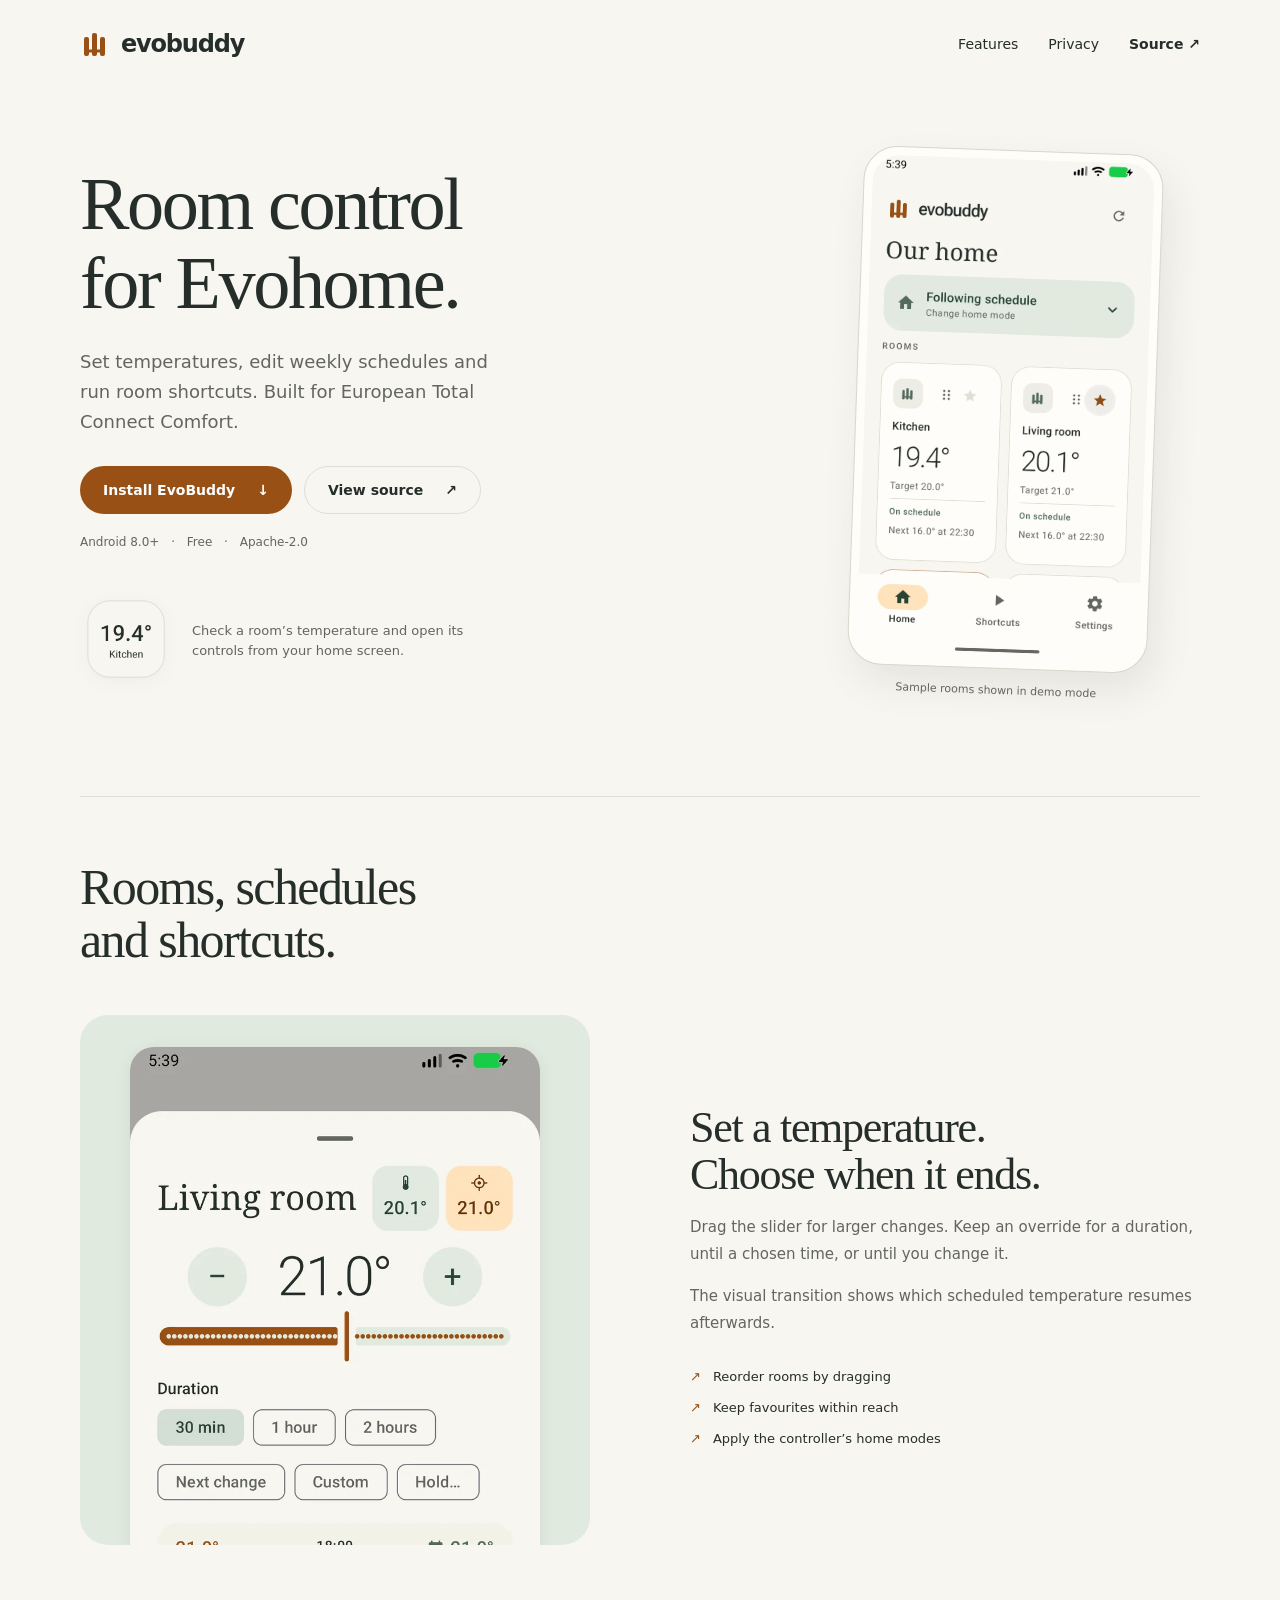
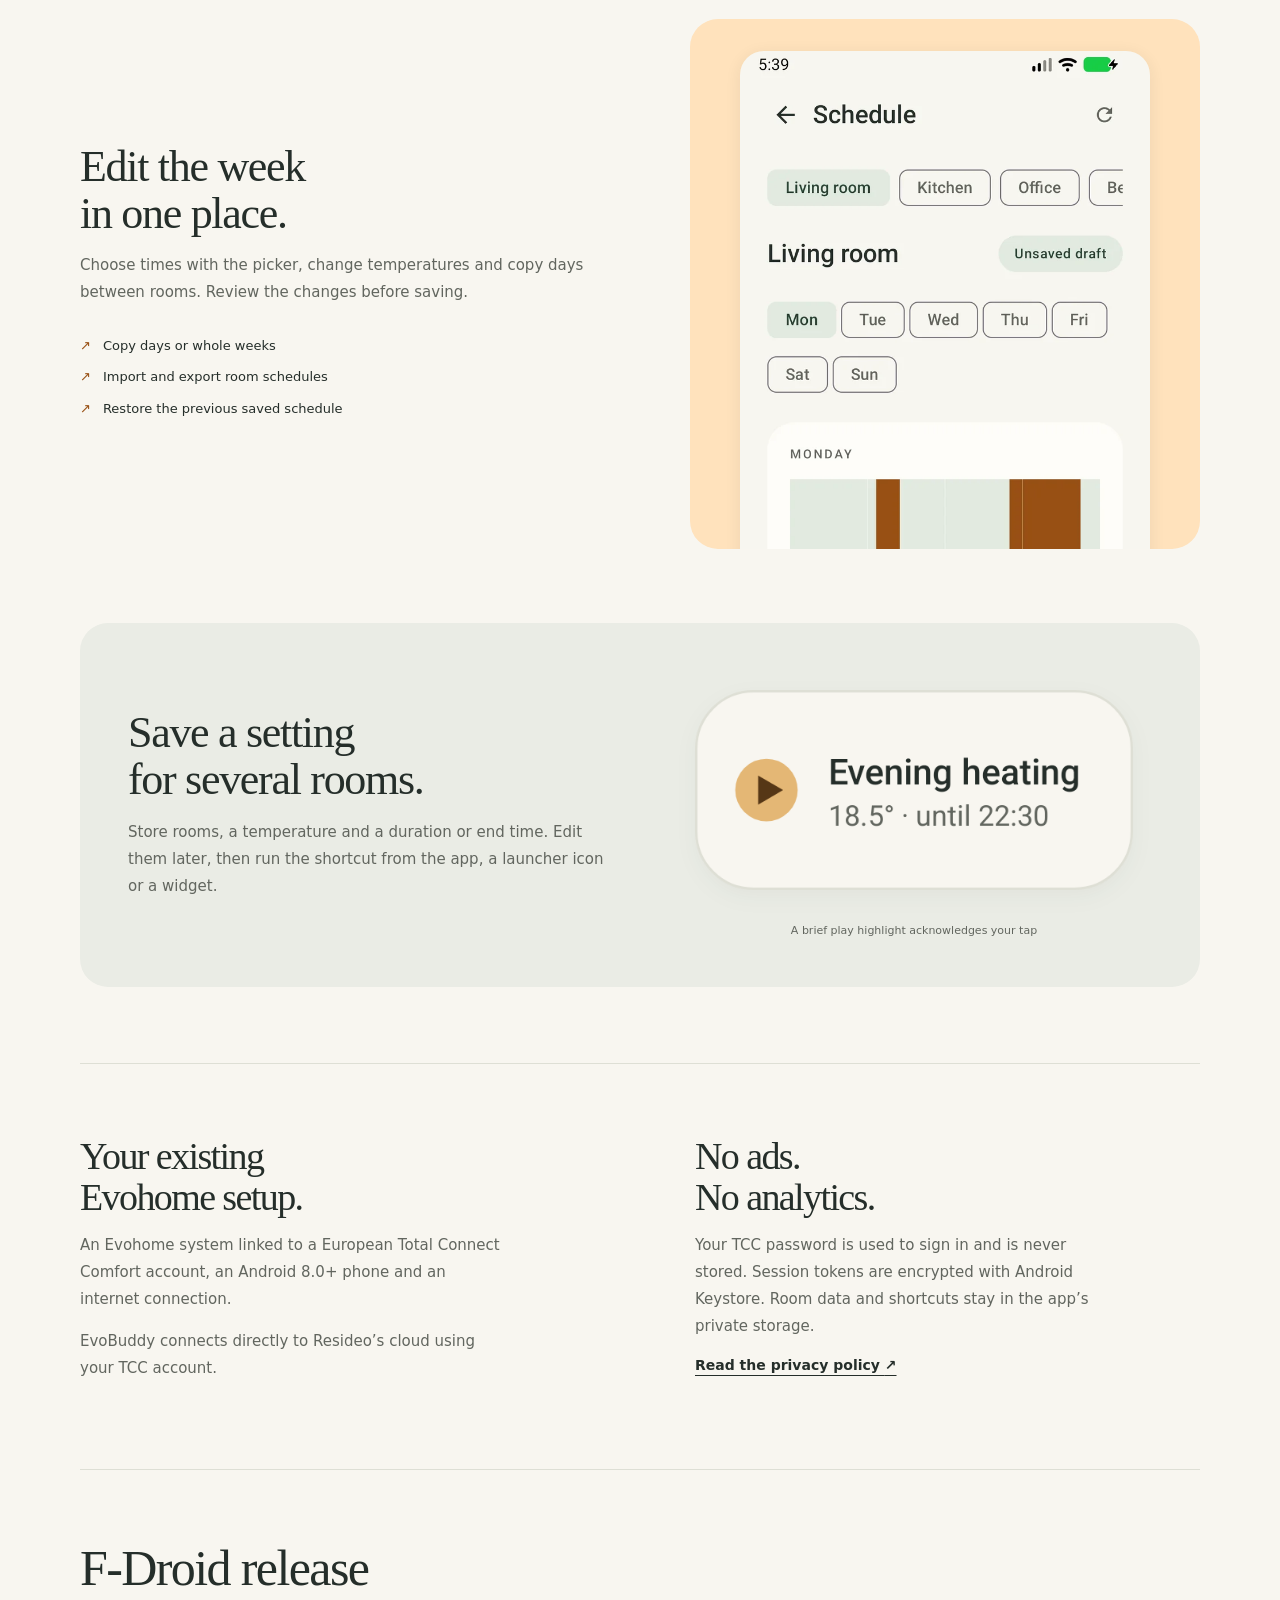
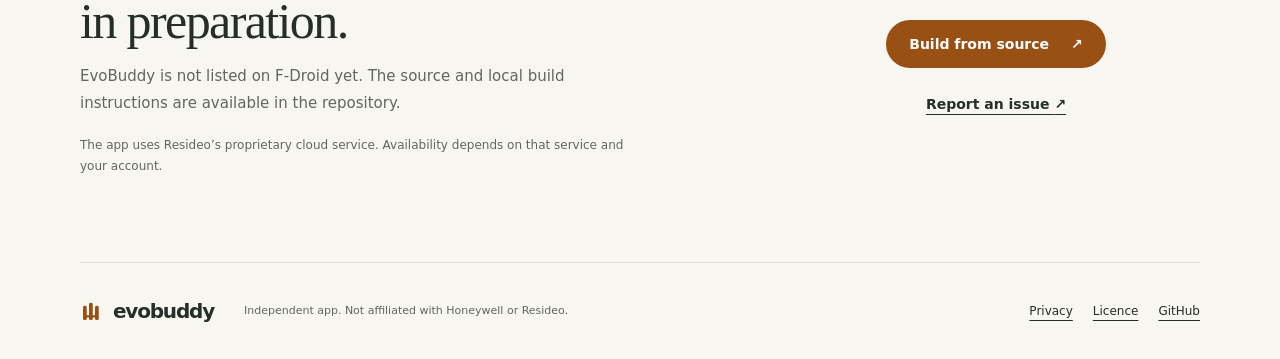
==== site/index.html @ 9c430cf2 "Add app minisite and privacy policy" ====
<!doctype html>
<html lang="en">
<head>
  <meta charset="utf-8">
  <meta name="viewport" content="width=device-width, initial-scale=1">
  <meta name="theme-color" content="#f8f6f0">
  <meta name="description" content="A lightweight Android app for European Evohome. Set room temperatures, edit schedules and run shortcuts from your home screen.">
  <meta property="og:title" content="EvoBuddy — room control for Evohome">
  <meta property="og:description" content="Temperatures, schedules and home-screen shortcuts. Free and open source for Android.">
  <meta property="og:type" content="website">
  <meta property="og:url" content="https://evobuddy.datatra.sh/">
  <meta property="og:image" content="https://evobuddy.datatra.sh/assets/social.png">
  <link rel="canonical" href="https://evobuddy.datatra.sh/">
  <link rel="icon" href="assets/mark.svg" type="image/svg+xml">
  <link rel="stylesheet" href="style.css">
  <title>EvoBuddy — room control for Evohome</title>
</head>
<body>
  <a class="skip" href="#main">Skip to content</a>
  <header class="topbar wrap">
    <a class="brand" href="./" aria-label="EvoBuddy home"><img src="assets/mark.svg" width="32" height="32" alt="">evobuddy</a>
    <nav aria-label="Main navigation"><a href="#features">Features</a><a href="privacy.html">Privacy</a><a href="https://github.com/datatrash/evobuddy" class="source-link">Source <span aria-hidden="true">↗</span></a></nav>
  </header>
  <main id="main">
    <section class="hero wrap" aria-labelledby="hero-title">
      <div class="hero-copy">
        
        <h1 id="hero-title">Room control<br>for Evohome.</h1>
        <p class="intro">Set temperatures, edit weekly schedules and run room shortcuts. Built for European Total Connect Comfort.</p>
        <div class="actions"><a class="button primary" href="#install">Install EvoBuddy <span aria-hidden="true">↓</span></a><a class="button secondary" href="https://github.com/datatrash/evobuddy">View source <span aria-hidden="true">↗</span></a></div>
        <p class="smallprint">Android 8.0+ <span>·</span> Free <span>·</span> Apache-2.0</p>
        <div class="widget-preview"><img src="assets/room-widget.png" width="300" height="300" alt="A compact widget showing 19.4 degrees in Kitchen"><div><p>Check a room’s temperature and open its controls from your home screen.</p></div></div>
      </div>
      <figure class="hero-device"><div class="phone"><img src="assets/home.webp" width="1080" height="1920" fetchpriority="high" alt="EvoBuddy home screen with room temperatures and targets"></div><figcaption>Sample rooms shown in demo mode</figcaption></figure>
    </section>
    <section id="features" class="features wrap" aria-labelledby="features-title">
      <div class="section-heading"><h2 id="features-title">Rooms, schedules<br>and shortcuts.</h2></div>
      <div class="feature-row">
        <figure class="screen-panel sage"><img src="assets/room.webp" width="1080" height="1920" loading="lazy" alt="Room controls with current and target badges, a temperature slider and a transition back to the schedule"></figure>
        <div class="feature-copy"><h3>Set a temperature.<br>Choose when it ends.</h3><p>Drag the slider for larger changes. Keep an override for a duration, until a chosen time, or until you change it.</p><p>The visual transition shows which scheduled temperature resumes afterwards.</p><ul class="plain-list"><li>Reorder rooms by dragging</li><li>Keep favourites within reach</li><li>Apply the controller’s home modes</li></ul></div>
      </div>
      <div class="feature-row reverse">
        <figure class="screen-panel peach"><img src="assets/schedule.webp" width="1080" height="1920" loading="lazy" alt="A weekly room schedule with temperature changes and a day timeline"></figure>
        <div class="feature-copy"><h3>Edit the week<br>in one place.</h3><p>Choose times with the picker, change temperatures and copy days between rooms. Review the changes before saving.</p><ul class="plain-list"><li>Copy days or whole weeks</li><li>Import and export room schedules</li><li>Restore the previous saved schedule</li></ul></div>
      </div>
      <div class="shortcuts-panel"><div><h3>Save a setting<br>for several rooms.</h3><p>Store rooms, a temperature and a duration or end time. Edit them later, then run the shortcut from the app, a launcher icon or a widget.</p></div><figure><img src="assets/shortcut-widget.png" width="600" height="300" loading="lazy" alt="A shortcut widget named Evening heating, set to 18.5 degrees until 22:30"><figcaption>A brief play highlight acknowledges your tap</figcaption></figure></div>
    </section>
    <section class="details wrap" aria-label="Compatibility and privacy">
      <div><h2>Your existing<br>Evohome setup.</h2><p>An Evohome system linked to a European Total Connect Comfort account, an Android 8.0+ phone and an internet connection.</p><p>EvoBuddy connects directly to Resideo’s cloud using your TCC account.</p></div>
      <div><h2>No ads.<br>No analytics.</h2><p>Your TCC password is used to sign in and is never stored. Session tokens are encrypted with Android Keystore. Room data and shortcuts stay in the app’s private storage.</p><a class="text-link" href="privacy.html">Read the privacy policy <span aria-hidden="true">↗</span></a></div>
    </section>
    <section id="install" class="install wrap" aria-labelledby="install-title"><div><h2 id="install-title">F-Droid release<br>in preparation.</h2><p>EvoBuddy is not listed on F-Droid yet. The source and local build instructions are available in the repository.</p><p class="smallprint">The app uses Resideo’s proprietary cloud service. Availability depends on that service and your account.</p></div><div class="install-actions"><a class="button primary" href="https://github.com/datatrash/evobuddy#build-locally">Build from source <span aria-hidden="true">↗</span></a><a class="text-link" href="https://github.com/datatrash/evobuddy/issues">Report an issue <span aria-hidden="true">↗</span></a></div></section>
  </main>
  <footer class="wrap footer"><a class="brand" href="./"><img src="assets/mark.svg" width="24" height="24" alt="">evobuddy</a><p>Independent app. Not affiliated with Honeywell or Resideo.</p><div><a href="privacy.html">Privacy</a><a href="license.txt">Licence</a><a href="https://github.com/datatrash/evobuddy">GitHub</a></div></footer>
</body>
</html>
---- site/style.css ----
:root{--paper:#f8f6f0;--ink:#252e2a;--muted:#62665f;--orange:#985014;--sage:#e1eadf;--peach:#ffe2bc;--line:#dedfd5;font-family:system-ui,-apple-system,BlinkMacSystemFont,"Segoe UI",sans-serif;color:var(--ink);background:var(--paper);font-synthesis:none;scroll-behavior:smooth}
*{box-sizing:border-box}body{margin:0}a{color:inherit;text-underline-offset:5px}img{display:block;max-width:100%;height:auto}figure{margin:0}button,a{-webkit-tap-highlight-color:#e4b77566}a:focus-visible,summary:focus-visible{outline:3px solid var(--orange);outline-offset:5px}::selection{background:var(--peach)}.wrap{width:min(1120px,calc(100% - 64px));margin-inline:auto}.skip{position:absolute;left:24px;top:-100px;padding:12px;background:white;z-index:10}.skip:focus{top:10px}.topbar{display:flex;align-items:center;justify-content:space-between;padding-block:28px}.brand{display:inline-flex;align-items:center;gap:9px;text-decoration:none;font-size:24px;font-weight:650;letter-spacing:-1.2px}.topbar nav{display:flex;gap:30px;font-size:14px}.topbar nav a{text-decoration:none}.topbar nav a:hover,.text-link:hover{color:var(--orange)}.source-link{font-weight:600}.hero{display:grid;grid-template-columns:1.25fr .75fr;gap:80px;align-items:center;padding-block:62px 96px}h1,h2,h3{font-family:Georgia,"Times New Roman",serif;font-weight:400;letter-spacing:-2.4px;margin:0;line-height:1.06}h1{font-size:clamp(48px,5.8vw,76px)}.intro{font-size:18px;line-height:1.65;max-width:440px;color:var(--muted);margin:25px 0 30px}.actions{display:flex;gap:12px;flex-wrap:wrap}.button{display:inline-flex;align-items:center;justify-content:center;gap:22px;border-radius:100px;padding:15px 23px;text-decoration:none;font-size:14px;font-weight:650;min-height:48px}.button.primary{background:var(--orange);color:white}.button.primary:hover{background:#7f400d}.button.secondary{border:1px solid var(--line)}.button.secondary:hover{border-color:var(--orange)}.smallprint{font-size:12px;line-height:1.7;color:var(--muted);margin-top:18px}.smallprint span{margin-inline:8px}.hero-device{justify-self:center;width:min(100%,300px);transform:rotate(2deg)}.phone{padding:8px;border:1px solid #d6d7ce;border-radius:34px;background:#fffdf8;box-shadow:8px 18px 38px #252e2a16;overflow:hidden}.phone img{border-radius:27px}figcaption{font-size:11px;line-height:1.5;color:var(--muted);text-align:center;margin-top:14px}.widget-preview{display:flex;align-items:center;gap:20px;margin-top:40px;max-width:400px}.widget-preview img{width:92px;flex-shrink:0;filter:drop-shadow(0 4px 8px #252e2a0a)}.widget-preview p{font-size:13px;color:var(--muted);line-height:1.6;margin:5px 0 0}.features{border-top:1px solid var(--line);padding-block:64px 76px}.section-heading{margin-bottom:48px}h2{font-size:clamp(36px,4vw,50px);letter-spacing:-1.6px}.feature-row{display:grid;grid-template-columns:1fr 1fr;gap:100px;align-items:center;margin-block:38px 74px}.screen-panel{border-radius:28px;overflow:hidden;padding:32px 50px 0;max-height:530px}.screen-panel img{border-radius:24px 24px 0 0;box-shadow:0 3px 16px #252e2a14;width:100%}.sage{background:var(--sage)}.peach{background:var(--peach)}h3{font-size:clamp(32px,3.6vw,44px);letter-spacing:-1.3px}.feature-copy p,.details p,.shortcuts-panel p,.install p{font-size:15px;line-height:1.8;color:var(--muted)}.plain-list{padding:0;list-style:none;margin:24px 0 0;font-size:13px;line-height:2.4}.plain-list li:before{content:"↗";color:var(--orange);margin-right:12px}.reverse .screen-panel{grid-column:2;grid-row:1}.reverse .feature-copy{grid-column:1;grid-row:1}.shortcuts-panel{background:#eaece5;display:grid;grid-template-columns:1fr 1fr;align-items:center;gap:72px;padding:48px;border-radius:28px}.shortcuts-panel p{margin-bottom:0}.shortcuts-panel img{width:100%;filter:drop-shadow(0 7px 10px #252e2a0a)}.details{display:grid;grid-template-columns:1fr 1fr;gap:110px;border-top:1px solid var(--line);padding-block:72px}.details h2{font-size:38px}.details p{max-width:420px}.text-link{font-size:14px;font-weight:600}.install{border-top:1px solid var(--line);padding-block:72px;display:grid;grid-template-columns:1.2fr .8fr;gap:100px;align-items:center}.install p{max-width:560px}.install .smallprint{font-size:12px}.install-actions{display:flex;align-items:center;flex-direction:column;gap:28px}.footer{border-top:1px solid var(--line);display:flex;align-items:center;gap:30px;padding-block:28px}.footer .brand{font-size:20px}.footer p{font-size:11px;line-height:1.6;color:var(--muted);flex:1}.footer>div{display:flex;gap:20px;font-size:12px}.legal{max-width:760px;padding-block:50px 80px}.legal h1{font-size:56px;margin-bottom:26px}.legal h2{font-size:28px;margin-top:35px;letter-spacing:-.7px}.legal p,.legal li{font-size:15px;line-height:1.85;color:var(--muted)}.legal li{margin-bottom:8px}.legal .legal ul{padding-left:20px}
@media(max-width:900px){.hero{gap:40px}.feature-row{gap:50px}.screen-panel{padding:24px 24px 0}.details{gap:60px}.shortcuts-panel{padding:36px;gap:35px}.install{gap:45px}.footer{flex-wrap:wrap}.footer p{min-width:60%;margin:0}.footer>div{margin-left:auto}}
@media(max-width:640px){.wrap{width:calc(100% - 40px)}.topbar{padding-block:22px}.brand{font-size:22px}.topbar nav{gap:17px;font-size:12px}.hero{grid-template-columns:1fr;gap:45px;padding-block:38px 58px}.hero h1{font-size:52px}.intro{font-size:16px;max-width:100%}.hero-device{width:250px;transform:none}.widget-preview{margin-top:28px}.features{padding-top:44px}.feature-row{grid-template-columns:1fr;gap:28px;margin-bottom:54px}.feature-copy{grid-row:1}.screen-panel{max-height:430px;padding:24px 40px 0}.reverse .screen-panel{grid-column:1;grid-row:2}.reverse .feature-copy{grid-column:1;grid-row:1}.section-heading{margin-bottom:35px}.shortcuts-panel{grid-template-columns:1fr;padding:28px;gap:30px}.details,.install{grid-template-columns:1fr;gap:40px;padding-block:45px}.details h2{font-size:36px}.install-actions{align-items:flex-start}.footer{gap:20px}.footer p{min-width:100%;order:2}.footer>div{gap:15px}.footer .brand{font-size:18px}.legal{padding-top:35px}.legal h1{font-size:44px}.legal h2{font-size:26px}}
@media(prefers-reduced-motion:reduce){:root{scroll-behavior:auto}}
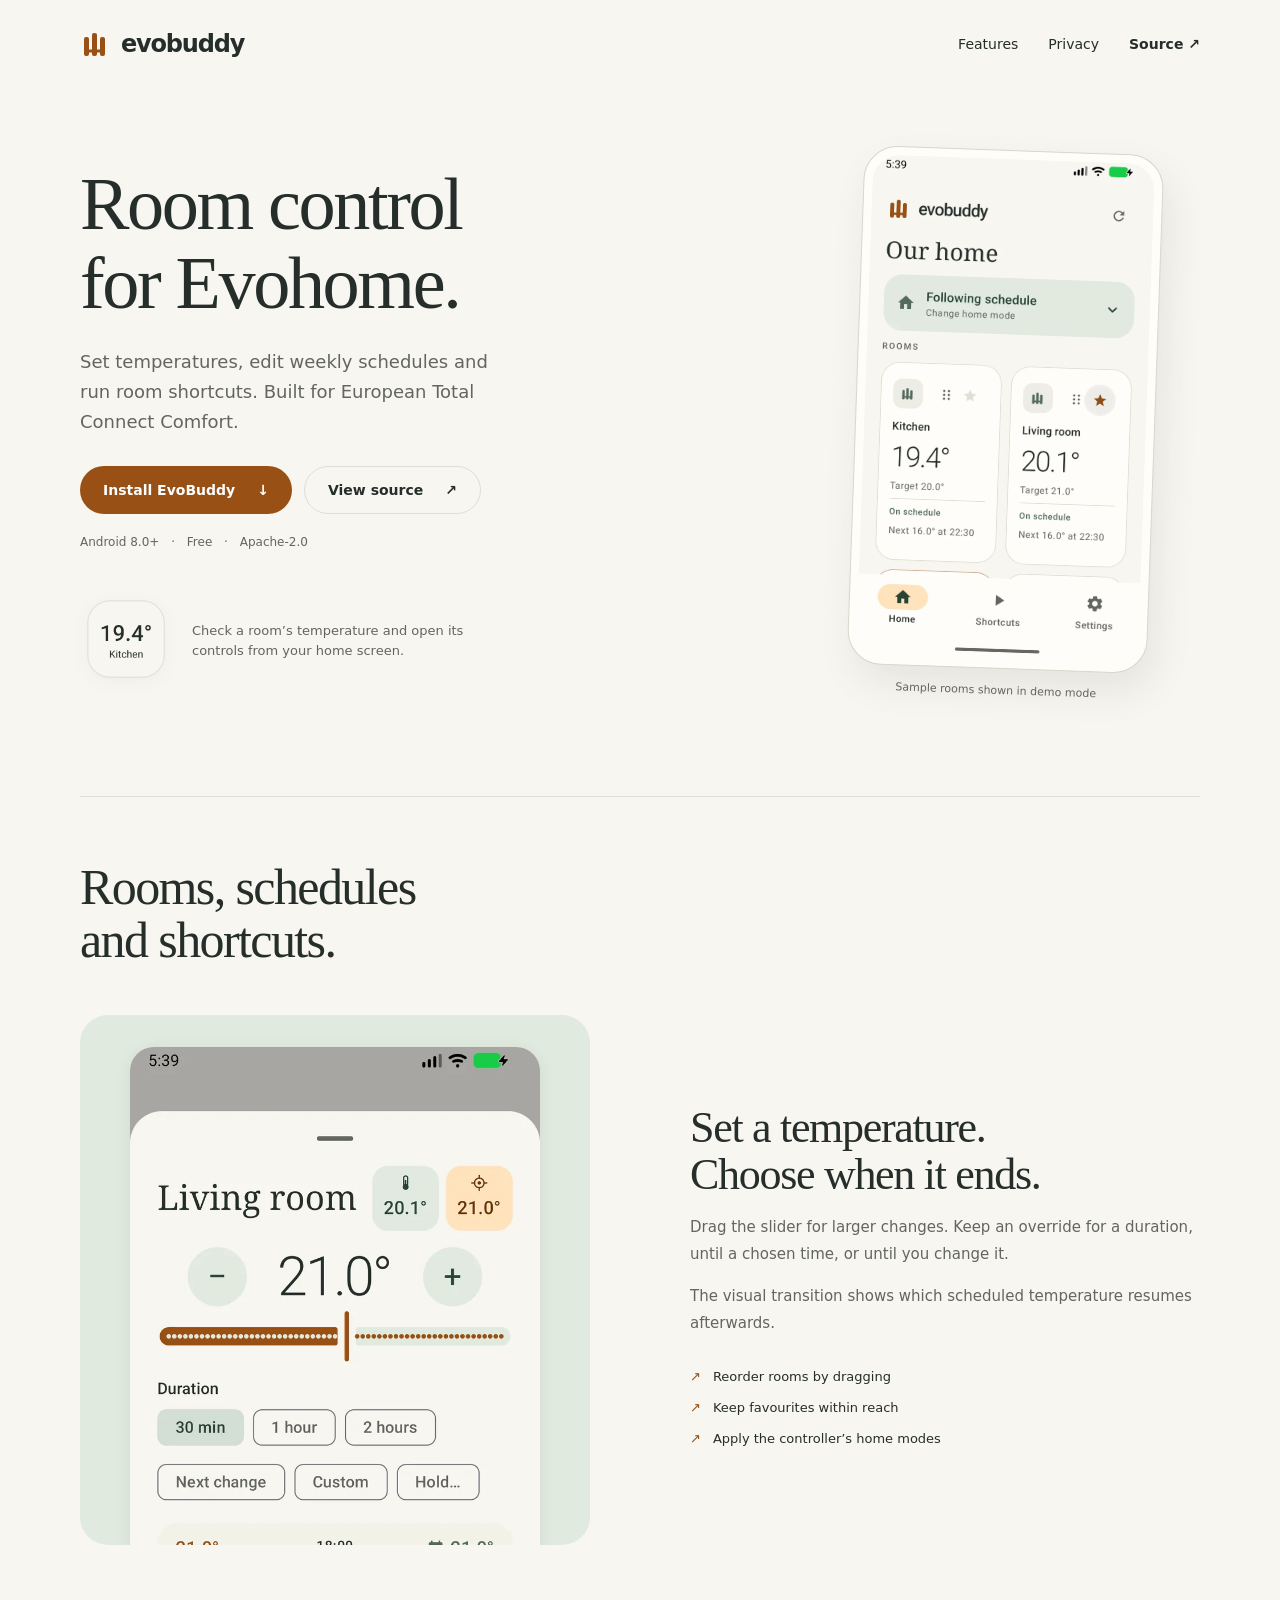
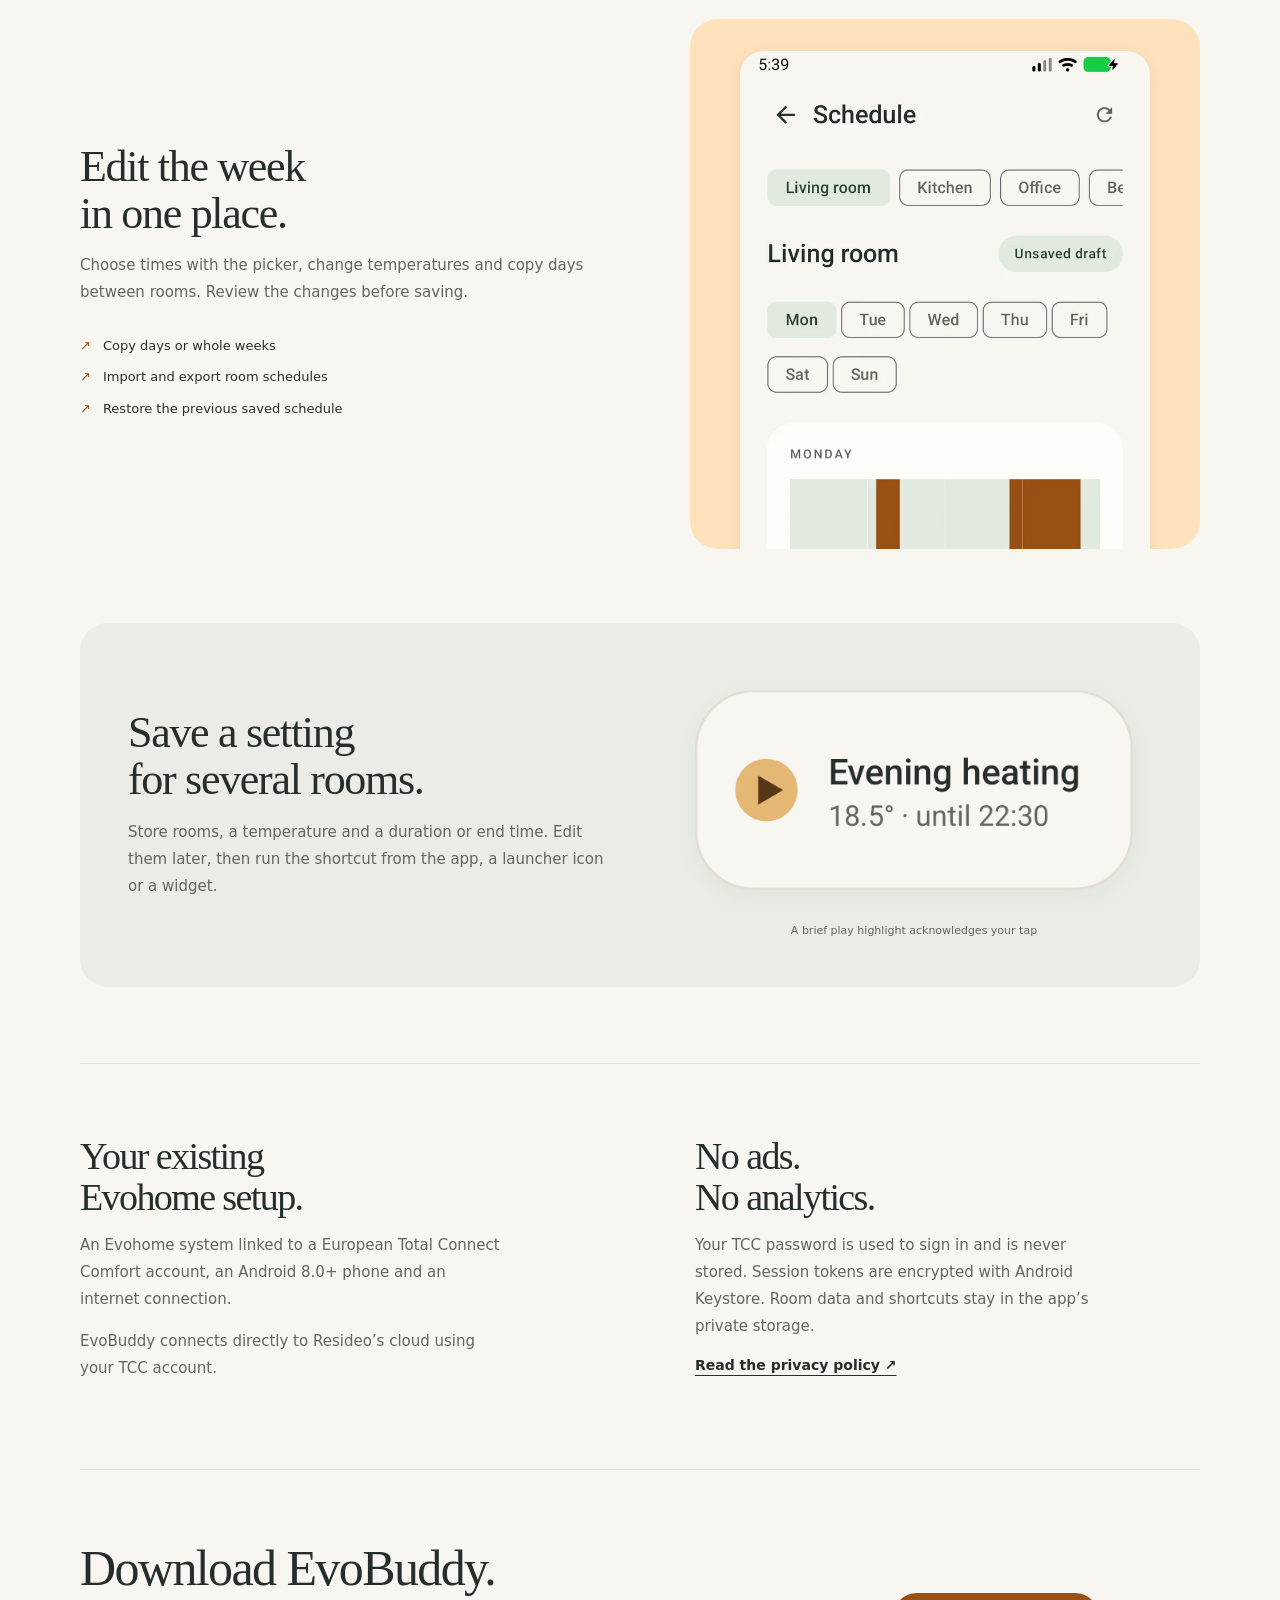
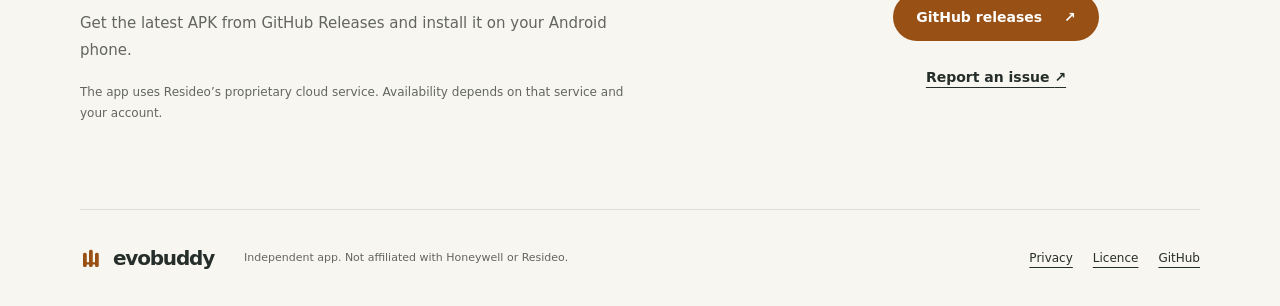
==== commit 3f110e9e: "Link minisite downloads to GitHub releases" ====
--- a/site/index.html
+++ b/site/index.html
@@ -24,10 +24,10 @@
   <main id="main">
     <section class="hero wrap" aria-labelledby="hero-title">
       <div class="hero-copy">
-        
+
         <h1 id="hero-title">Room control<br>for Evohome.</h1>
         <p class="intro">Set temperatures, edit weekly schedules and run room shortcuts. Built for European Total Connect Comfort.</p>
-        <div class="actions"><a class="button primary" href="#install">Install EvoBuddy <span aria-hidden="true">↓</span></a><a class="button secondary" href="https://github.com/datatrash/evobuddy">View source <span aria-hidden="true">↗</span></a></div>
+        <div class="actions"><a class="button primary" href="https://github.com/datatrash/evobuddy/releases">Install EvoBuddy <span aria-hidden="true">↓</span></a><a class="button secondary" href="https://github.com/datatrash/evobuddy">View source <span aria-hidden="true">↗</span></a></div>
         <p class="smallprint">Android 8.0+ <span>·</span> Free <span>·</span> Apache-2.0</p>
         <div class="widget-preview"><img src="assets/room-widget.png" width="300" height="300" alt="A compact widget showing 19.4 degrees in Kitchen"><div><p>Check a room’s temperature and open its controls from your home screen.</p></div></div>
       </div>
@@ -49,7 +49,7 @@
       <div><h2>Your existing<br>Evohome setup.</h2><p>An Evohome system linked to a European Total Connect Comfort account, an Android 8.0+ phone and an internet connection.</p><p>EvoBuddy connects directly to Resideo’s cloud using your TCC account.</p></div>
       <div><h2>No ads.<br>No analytics.</h2><p>Your TCC password is used to sign in and is never stored. Session tokens are encrypted with Android Keystore. Room data and shortcuts stay in the app’s private storage.</p><a class="text-link" href="privacy.html">Read the privacy policy <span aria-hidden="true">↗</span></a></div>
     </section>
-    <section id="install" class="install wrap" aria-labelledby="install-title"><div><h2 id="install-title">F-Droid release<br>in preparation.</h2><p>EvoBuddy is not listed on F-Droid yet. The source and local build instructions are available in the repository.</p><p class="smallprint">The app uses Resideo’s proprietary cloud service. Availability depends on that service and your account.</p></div><div class="install-actions"><a class="button primary" href="https://github.com/datatrash/evobuddy#build-locally">Build from source <span aria-hidden="true">↗</span></a><a class="text-link" href="https://github.com/datatrash/evobuddy/issues">Report an issue <span aria-hidden="true">↗</span></a></div></section>
+    <section id="install" class="install wrap" aria-labelledby="install-title"><div><h2 id="install-title">Download EvoBuddy.</h2><p>Get the latest APK from GitHub Releases and install it on your Android phone.</p><p class="smallprint">The app uses Resideo’s proprietary cloud service. Availability depends on that service and your account.</p></div><div class="install-actions"><a class="button primary" href="https://github.com/datatrash/evobuddy/releases">GitHub releases <span aria-hidden="true">↗</span></a><a class="text-link" href="https://github.com/datatrash/evobuddy/issues">Report an issue <span aria-hidden="true">↗</span></a></div></section>
   </main>
   <footer class="wrap footer"><a class="brand" href="./"><img src="assets/mark.svg" width="24" height="24" alt="">evobuddy</a><p>Independent app. Not affiliated with Honeywell or Resideo.</p><div><a href="privacy.html">Privacy</a><a href="license.txt">Licence</a><a href="https://github.com/datatrash/evobuddy">GitHub</a></div></footer>
 </body>
